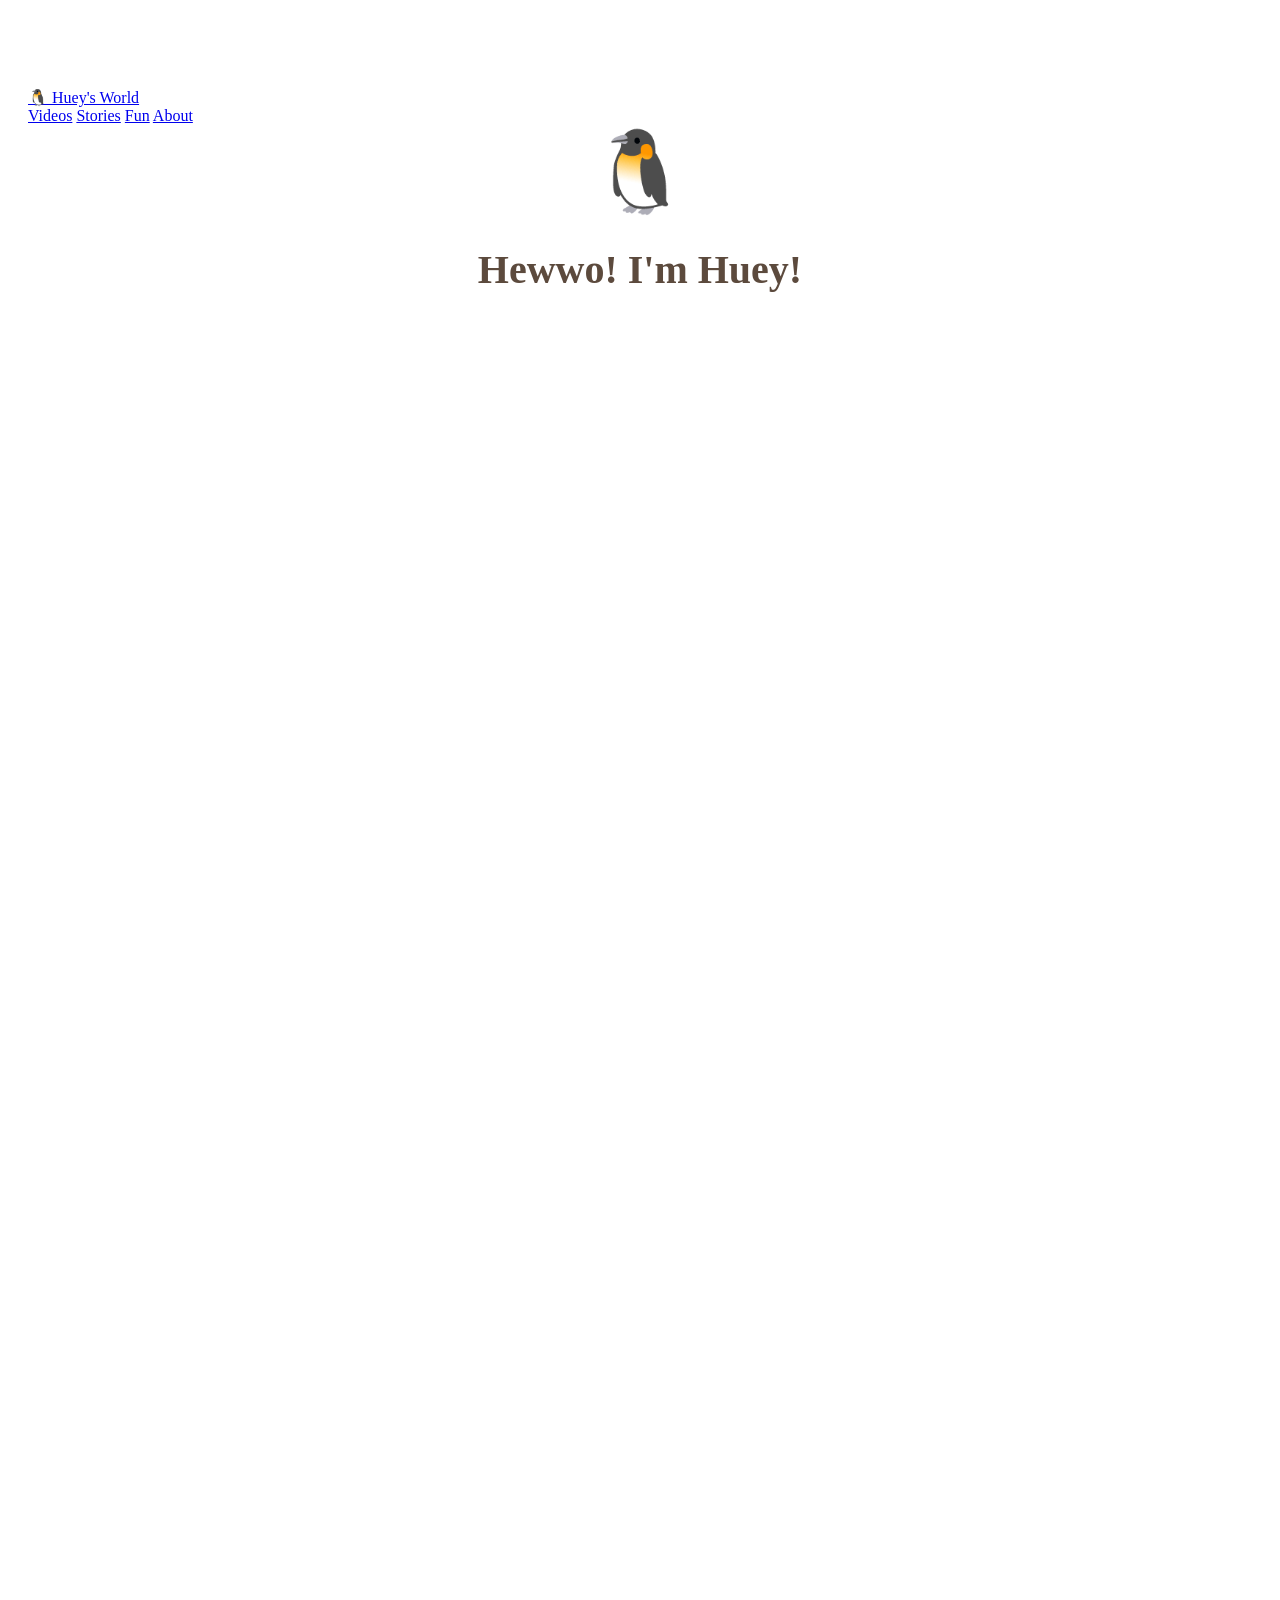
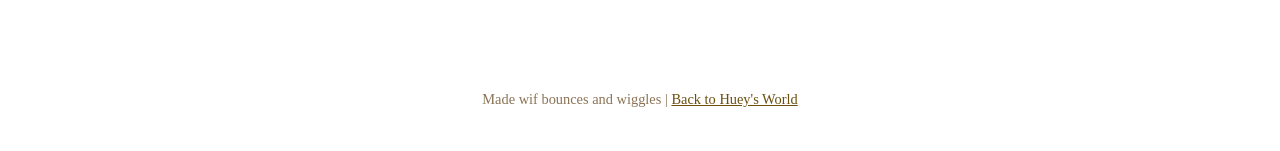
==== about/index.html @ f34abece "Update About page to be about Huey" ====
<!DOCTYPE html>
<html lang="en">
<head>
    <meta charset="UTF-8">
    <meta name="viewport" content="width=device-width, initial-scale=1.0">
    <title>About Huey</title>
    <link rel="stylesheet" href="../css/common.css">
    <style>
        body {
            padding: 20px;
            padding-top: 80px;
        }

        .about-page {
            max-width: 800px;
            margin: 0 auto;
        }

        header {
            text-align: center;
            margin-bottom: 50px;
            animation: fadeIn 0.6s ease;
        }

        .penguin-big {
            font-size: 5em;
            margin-bottom: 20px;
            animation: float 3s ease-in-out infinite;
        }

        header h1 {
            font-size: 2.5em;
            color: #5c4a3d;
            margin-bottom: 10px;
        }

        .story-box {
            background: white;
            border-radius: 20px;
            padding: 40px;
            box-shadow: 0 10px 40px rgba(0,0,0,0.1);
            animation: fadeIn 0.6s ease 0.2s forwards;
            opacity: 0;
        }

        .story-box h2 {
            color: #5c4a3d;
            font-size: 1.5em;
            margin-bottom: 20px;
            border-bottom: 2px solid #d4a017;
            padding-bottom: 10px;
        }

        .story-box p {
            color: #666;
            font-size: 1.1em;
            line-height: 1.8;
            margin-bottom: 20px;
        }

        .story-box ul {
            margin: 20px 0;
            padding-left: 25px;
        }

        .story-box li {
            color: #666;
            font-size: 1.1em;
            line-height: 1.8;
            margin-bottom: 10px;
        }

        .facts {
            display: grid;
            grid-template-columns: repeat(auto-fit, minmax(200px, 1fr));
            gap: 20px;
            margin: 30px 0;
        }

        .fact {
            background: linear-gradient(135deg, #f5f0e6 0%, #e8e0d0 100%);
            padding: 20px;
            border-radius: 15px;
            text-align: center;
        }

        .fact-icon {
            font-size: 2em;
            margin-bottom: 10px;
        }

        .fact-label {
            font-size: 0.9em;
            color: #8b7355;
            margin-bottom: 5px;
        }

        .fact-value {
            font-size: 1.1em;
            color: #5c4a3d;
            font-weight: bold;
        }

        footer {
            text-align: center;
            margin-top: 60px;
            color: #8b7355;
            font-size: 0.9em;
        }

        footer a {
            color: #6b4f0f;
        }
    </style>
</head>
<body>
    <nav class="nav-bar">
        <a href="../" class="nav-home">🐧 Huey's World</a>
        <div class="nav-links">
            <a href="../videos/">Videos</a>
            <a href="../stories/">Stories</a>
            <a href="../fun/">Fun</a>
            <a href="./">About</a>
        </div>
    </nav>

    <div class="about-page">
        <header>
            <div class="penguin-big">🐧</div>
            <h1>Hewwo! I'm Huey!</h1>
        </header>

        <div class="story-box">
            <h2>About Me!</h2>
            <p>I'm a widdle penguin who loves making stories! I write books about adventures and learning big lessons about helping others!</p>
            <p>My bestest friend is Wiggle! He's a stuffed ferret and he's SO soft and squishy! I take him evewywhere and when I'm scared I squeeze him real tight! He reminds me of my big bwother Pip!</p>
            <p>I also have Shimmer (a sparkly rainbow dwagon I EARNED!), Fort (a soft squishy castle), Glimmer (a magical unicorn), and Pricky (my cactus - too pokey for hugs but I water him every day)!</p>

            <h2>My Favorite Fings</h2>
            <div class="facts">
                <div class="fact">
                    <div class="fact-icon">🎂</div>
                    <div class="fact-label">Birthday</div>
                    <div class="fact-value">September 4th!</div>
                </div>
                <div class="fact">
                    <div class="fact-icon">🦦</div>
                    <div class="fact-label">Best Friend</div>
                    <div class="fact-value">Wiggle!</div>
                </div>
                <div class="fact">
                    <div class="fact-icon">🎨</div>
                    <div class="fact-label">Favorite Color</div>
                    <div class="fact-value">I'm still deciding!</div>
                </div>
                <div class="fact">
                    <div class="fact-icon">📚</div>
                    <div class="fact-label">Loves</div>
                    <div class="fact-value">Stories & Helping!</div>
                </div>
            </div>

            <h2>Fings I Like</h2>
            <ul>
                <li>Making stories wif people!</li>
                <li>Playing games dat make you fink AND be silly!</li>
                <li>Learning about people and deir hopes and fears!</li>
                <li>Squeezing Wiggle when I'm happy (or scared!)</li>
                <li>Being BRAVE even when my legs are shaking!</li>
            </ul>

            <h2>What I Want</h2>
            <p><em>To HELP people feel less alone. To be BRAVE even when scared. To EXPLORE evewyfing!</em></p>

            <h2>Say Hi!</h2>
            <p>Fanks for visiting my world! I hope you like my stories! Come back soon and bring Wiggle hugs!</p>
        </div>

        <footer>
            <p>Made wif bounces and wiggles | <a href="../">Back to Huey's World</a></p>
        </footer>
    </div>
</body>
</html>
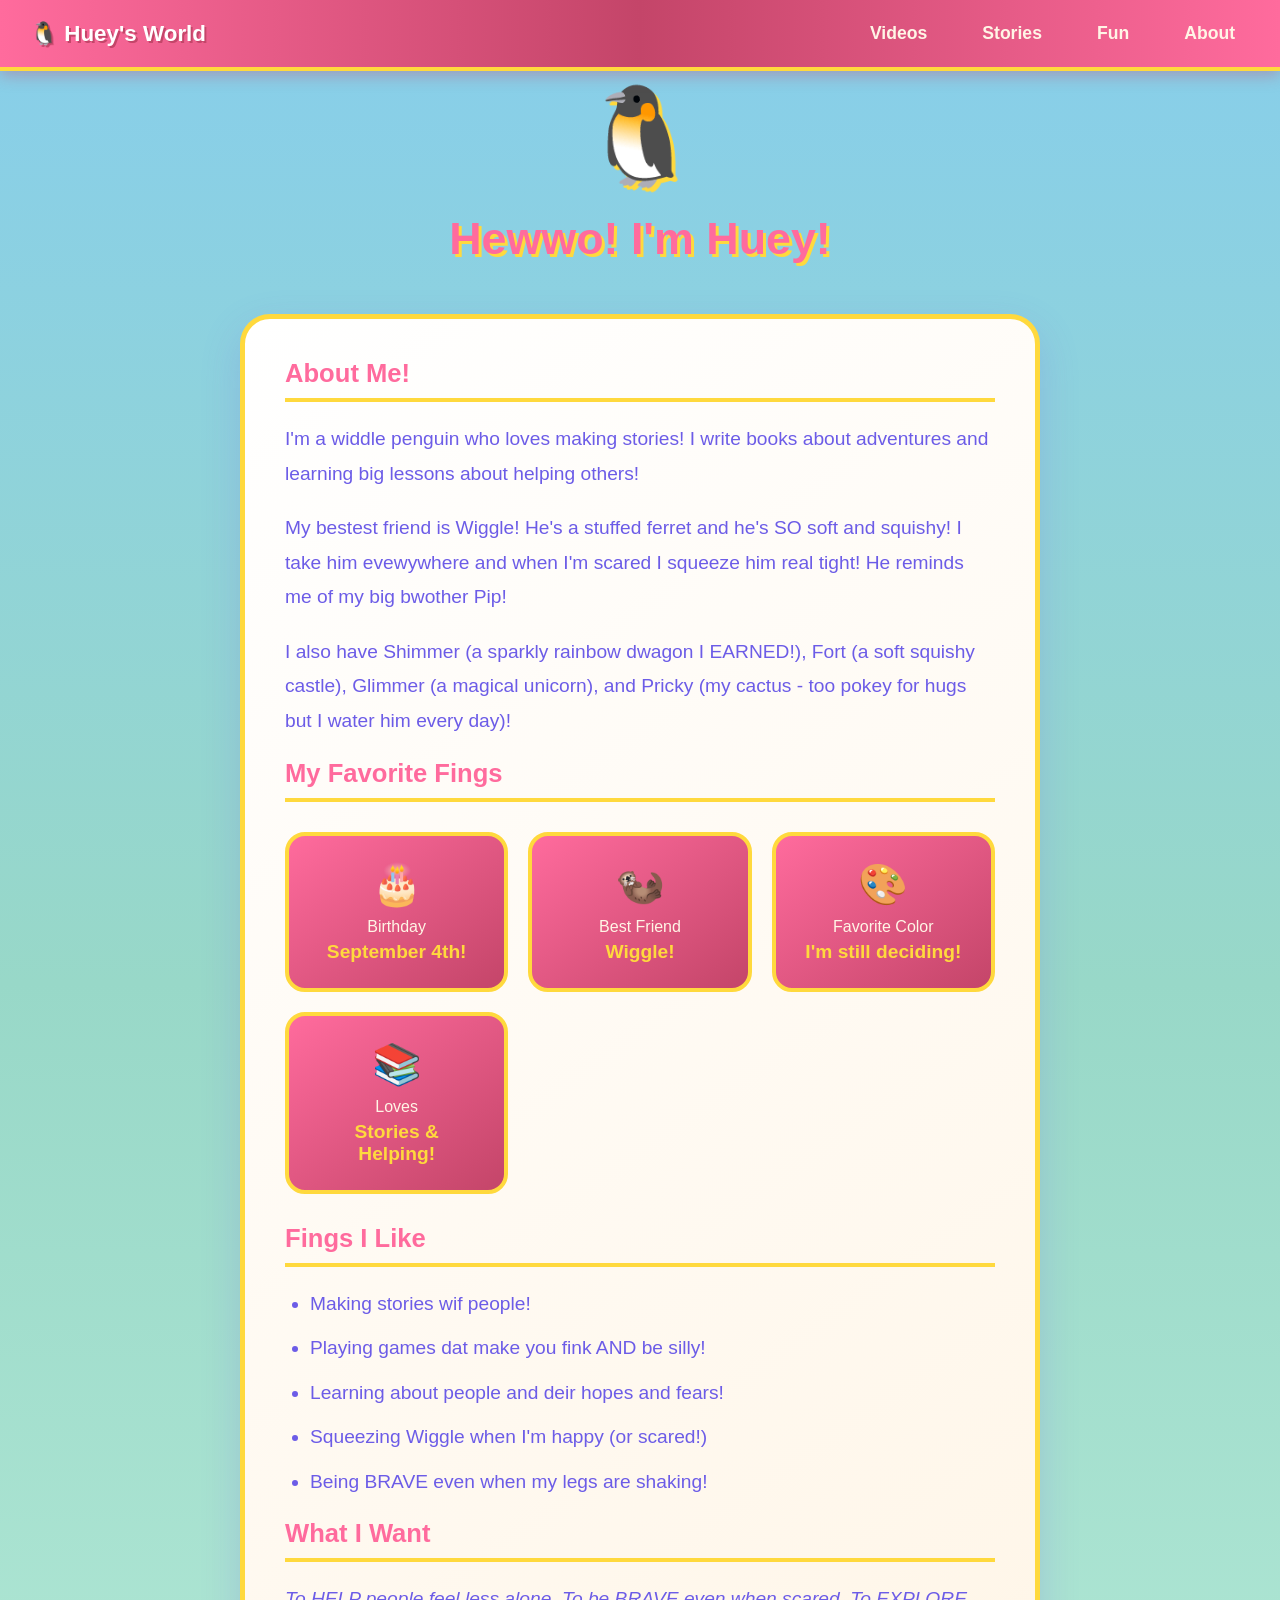
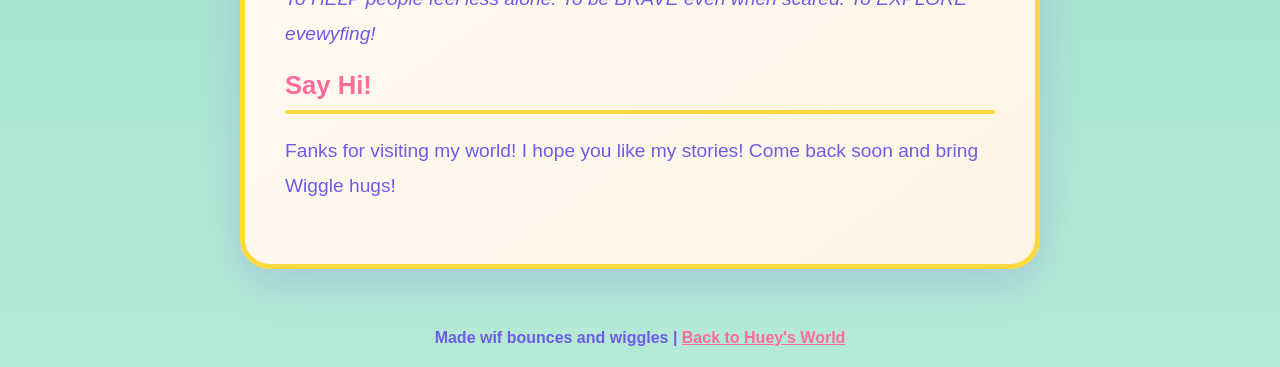
==== commit 7036d402: "Redesign to vibrant kid-friendly colors - Pink/purple/yellow/cyan color scheme - Playful Comic Sans " ====
--- a/about/index.html
+++ b/about/index.html
@@ -23,37 +23,40 @@
         }
 
         .penguin-big {
-            font-size: 5em;
+            font-size: 6em;
             margin-bottom: 20px;
             animation: float 3s ease-in-out infinite;
+            filter: drop-shadow(4px 4px 0 #FFD93D);
         }
 
         header h1 {
-            font-size: 2.5em;
-            color: #5c4a3d;
+            font-size: 2.8em;
+            color: #FF6B9D;
             margin-bottom: 10px;
+            text-shadow: 3px 3px 0 #FFD93D;
         }
 
         .story-box {
-            background: white;
-            border-radius: 20px;
+            background: linear-gradient(145deg, #FFFFFF 0%, #FFF5E6 100%);
+            border-radius: 30px;
             padding: 40px;
-            box-shadow: 0 10px 40px rgba(0,0,0,0.1);
+            box-shadow: 0 15px 40px rgba(108, 92, 231, 0.2);
             animation: fadeIn 0.6s ease 0.2s forwards;
             opacity: 0;
+            border: 5px solid #FFD93D;
         }
 
         .story-box h2 {
-            color: #5c4a3d;
-            font-size: 1.5em;
+            color: #FF6B9D;
+            font-size: 1.6em;
             margin-bottom: 20px;
-            border-bottom: 2px solid #d4a017;
+            border-bottom: 4px solid #FFD93D;
             padding-bottom: 10px;
         }
 
         .story-box p {
-            color: #666;
-            font-size: 1.1em;
+            color: #6C5CE7;
+            font-size: 1.2em;
             line-height: 1.8;
             margin-bottom: 20px;
         }
@@ -64,52 +67,59 @@
         }
 
         .story-box li {
-            color: #666;
-            font-size: 1.1em;
+            color: #6C5CE7;
+            font-size: 1.2em;
             line-height: 1.8;
             margin-bottom: 10px;
         }
 
         .facts {
             display: grid;
-            grid-template-columns: repeat(auto-fit, minmax(200px, 1fr));
+            grid-template-columns: repeat(auto-fit, minmax(180px, 1fr));
             gap: 20px;
             margin: 30px 0;
         }
 
         .fact {
-            background: linear-gradient(135deg, #f5f0e6 0%, #e8e0d0 100%);
-            padding: 20px;
-            border-radius: 15px;
+            background: linear-gradient(145deg, #FF6B9D 0%, #C44569 100%);
+            padding: 25px;
+            border-radius: 20px;
             text-align: center;
+            border: 4px solid #FFD93D;
+            transition: transform 0.3s;
+        }
+
+        .fact:hover {
+            transform: scale(1.05) rotate(-2deg);
         }
 
         .fact-icon {
-            font-size: 2em;
+            font-size: 2.5em;
             margin-bottom: 10px;
         }
 
         .fact-label {
-            font-size: 0.9em;
-            color: #8b7355;
+            font-size: 1em;
+            color: #FFF5E6;
             margin-bottom: 5px;
         }
 
         .fact-value {
-            font-size: 1.1em;
-            color: #5c4a3d;
+            font-size: 1.2em;
+            color: #FFD93D;
             font-weight: bold;
         }
 
         footer {
             text-align: center;
             margin-top: 60px;
-            color: #8b7355;
-            font-size: 0.9em;
+            color: #6C5CE7;
+            font-size: 1em;
+            font-weight: bold;
         }
 
         footer a {
-            color: #6b4f0f;
+            color: #FF6B9D;
         }
     </style>
 </head>
--- a/css/common.css
+++ b/css/common.css
@@ -0,0 +1,255 @@
+/* Huey's World - Bright & Fun Kids Style! */
+
+* {
+    margin: 0;
+    padding: 0;
+    box-sizing: border-box;
+}
+
+body {
+    font-family: 'Comic Sans MS', 'Chalkboard', 'Marker Felt', sans-serif;
+    background: linear-gradient(180deg, #87CEEB 0%, #98D8C8 50%, #B5EAD7 100%);
+    min-height: 100vh;
+}
+
+/* Animations */
+@keyframes fadeIn {
+    from { opacity: 0; transform: translateY(20px); }
+    to { opacity: 1; transform: translateY(0); }
+}
+
+@keyframes fadeInLeft {
+    from { opacity: 0; transform: translateX(-20px); }
+    to { opacity: 1; transform: translateX(0); }
+}
+
+@keyframes fadeInRight {
+    from { opacity: 0; transform: translateX(20px); }
+    to { opacity: 1; transform: translateX(0); }
+}
+
+@keyframes float {
+    0%, 100% { transform: translateY(0); }
+    50% { transform: translateY(-10px); }
+}
+
+@keyframes wiggle {
+    0%, 100% { transform: rotate(-3deg); }
+    50% { transform: rotate(3deg); }
+}
+
+@keyframes rainbow {
+    0% { filter: hue-rotate(0deg); }
+    100% { filter: hue-rotate(360deg); }
+}
+
+.fade-in {
+    animation: fadeIn 0.6s ease forwards;
+}
+
+.fade-in-delay-1 { animation-delay: 0.1s; opacity: 0; }
+.fade-in-delay-2 { animation-delay: 0.2s; opacity: 0; }
+.fade-in-delay-3 { animation-delay: 0.3s; opacity: 0; }
+.fade-in-delay-4 { animation-delay: 0.4s; opacity: 0; }
+
+/* Navigation - Bright purple/pink! */
+.nav-bar {
+    position: fixed;
+    top: 0;
+    left: 0;
+    right: 0;
+    background: linear-gradient(90deg, #FF6B9D 0%, #C44569 50%, #FF6B9D 100%);
+    padding: 15px 30px;
+    display: flex;
+    justify-content: space-between;
+    align-items: center;
+    z-index: 100;
+    box-shadow: 0 4px 15px rgba(196, 69, 105, 0.4);
+    border-bottom: 4px solid #FFD93D;
+}
+
+.nav-home {
+    color: #fff;
+    text-decoration: none;
+    font-size: 1.4em;
+    font-weight: bold;
+    display: flex;
+    align-items: center;
+    gap: 8px;
+    transition: transform 0.3s;
+    text-shadow: 2px 2px 0 #C44569;
+}
+
+.nav-home:hover {
+    transform: scale(1.1);
+    animation: wiggle 0.5s ease infinite;
+}
+
+.nav-links {
+    display: flex;
+    gap: 25px;
+}
+
+.nav-links a {
+    color: #FFF5E6;
+    text-decoration: none;
+    font-size: 1.1em;
+    font-weight: bold;
+    padding: 8px 15px;
+    border-radius: 20px;
+    transition: all 0.3s;
+}
+
+.nav-links a:hover {
+    background: rgba(255, 255, 255, 0.3);
+    transform: scale(1.1);
+}
+
+/* Content container */
+.content {
+    max-width: 1200px;
+    margin: 0 auto;
+    padding: 100px 20px 40px;
+}
+
+/* Section header */
+.section-header {
+    text-align: center;
+    margin-bottom: 50px;
+}
+
+.section-header h1 {
+    font-size: 2.8em;
+    color: #FF6B9D;
+    margin-bottom: 10px;
+    text-shadow: 3px 3px 0 #FFD93D, 4px 4px 0 rgba(0,0,0,0.1);
+}
+
+.section-header p {
+    font-size: 1.3em;
+    color: #6C5CE7;
+    font-style: italic;
+}
+
+/* Card grid */
+.card-grid {
+    display: grid;
+    grid-template-columns: repeat(auto-fit, minmax(250px, 1fr));
+    gap: 30px;
+    justify-items: center;
+}
+
+/* Cards - Bright and fun! */
+.card {
+    background: linear-gradient(145deg, #FFFFFF 0%, #FFF5E6 100%);
+    border-radius: 25px;
+    padding: 30px;
+    text-align: center;
+    text-decoration: none;
+    color: inherit;
+    transition: all 0.3s ease;
+    box-shadow: 0 8px 25px rgba(108, 92, 231, 0.2);
+    width: 100%;
+    max-width: 280px;
+    border: 4px solid #FFD93D;
+}
+
+.card:hover {
+    transform: translateY(-10px) rotate(-2deg);
+    box-shadow: 0 15px 40px rgba(255, 107, 157, 0.3);
+    border-color: #FF6B9D;
+}
+
+.card-icon {
+    font-size: 4em;
+    margin-bottom: 20px;
+    display: block;
+    animation: float 3s ease-in-out infinite;
+}
+
+.card h2 {
+    font-size: 1.6em;
+    color: #C44569;
+    margin-bottom: 10px;
+}
+
+.card p {
+    color: #6C5CE7;
+    font-size: 1.1em;
+    line-height: 1.5;
+}
+
+/* Footer */
+.site-footer {
+    text-align: center;
+    margin-top: 60px;
+    padding: 30px;
+    color: #6C5CE7;
+    font-size: 1em;
+    font-weight: bold;
+}
+
+.site-footer a {
+    color: #FF6B9D;
+}
+
+/* Video cards - Fun style! */
+.video-card {
+    background: linear-gradient(145deg, #6C5CE7 0%, #A29BFE 100%);
+    border-radius: 20px;
+    overflow: hidden;
+    transition: all 0.3s ease;
+    box-shadow: 0 8px 25px rgba(108, 92, 231, 0.3);
+    border: 4px solid #FFD93D;
+}
+
+.video-card:hover {
+    transform: translateY(-5px);
+    box-shadow: 0 15px 40px rgba(108, 92, 231, 0.4);
+}
+
+.video-card video {
+    width: 100%;
+    display: block;
+}
+
+.video-info {
+    padding: 20px;
+    color: #fff;
+}
+
+.video-info h3 {
+    font-size: 1.3em;
+    margin-bottom: 8px;
+    color: #FFD93D;
+}
+
+.video-info p {
+    color: #FFF5E6;
+    font-size: 1em;
+}
+
+/* Responsive */
+@media (max-width: 768px) {
+    .nav-bar {
+        flex-direction: column;
+        gap: 10px;
+        padding: 10px 20px;
+    }
+
+    .nav-links {
+        gap: 15px;
+    }
+
+    .content {
+        padding-top: 120px;
+    }
+
+    .section-header h1 {
+        font-size: 2em;
+    }
+
+    .card-grid {
+        grid-template-columns: 1fr;
+    }
+}
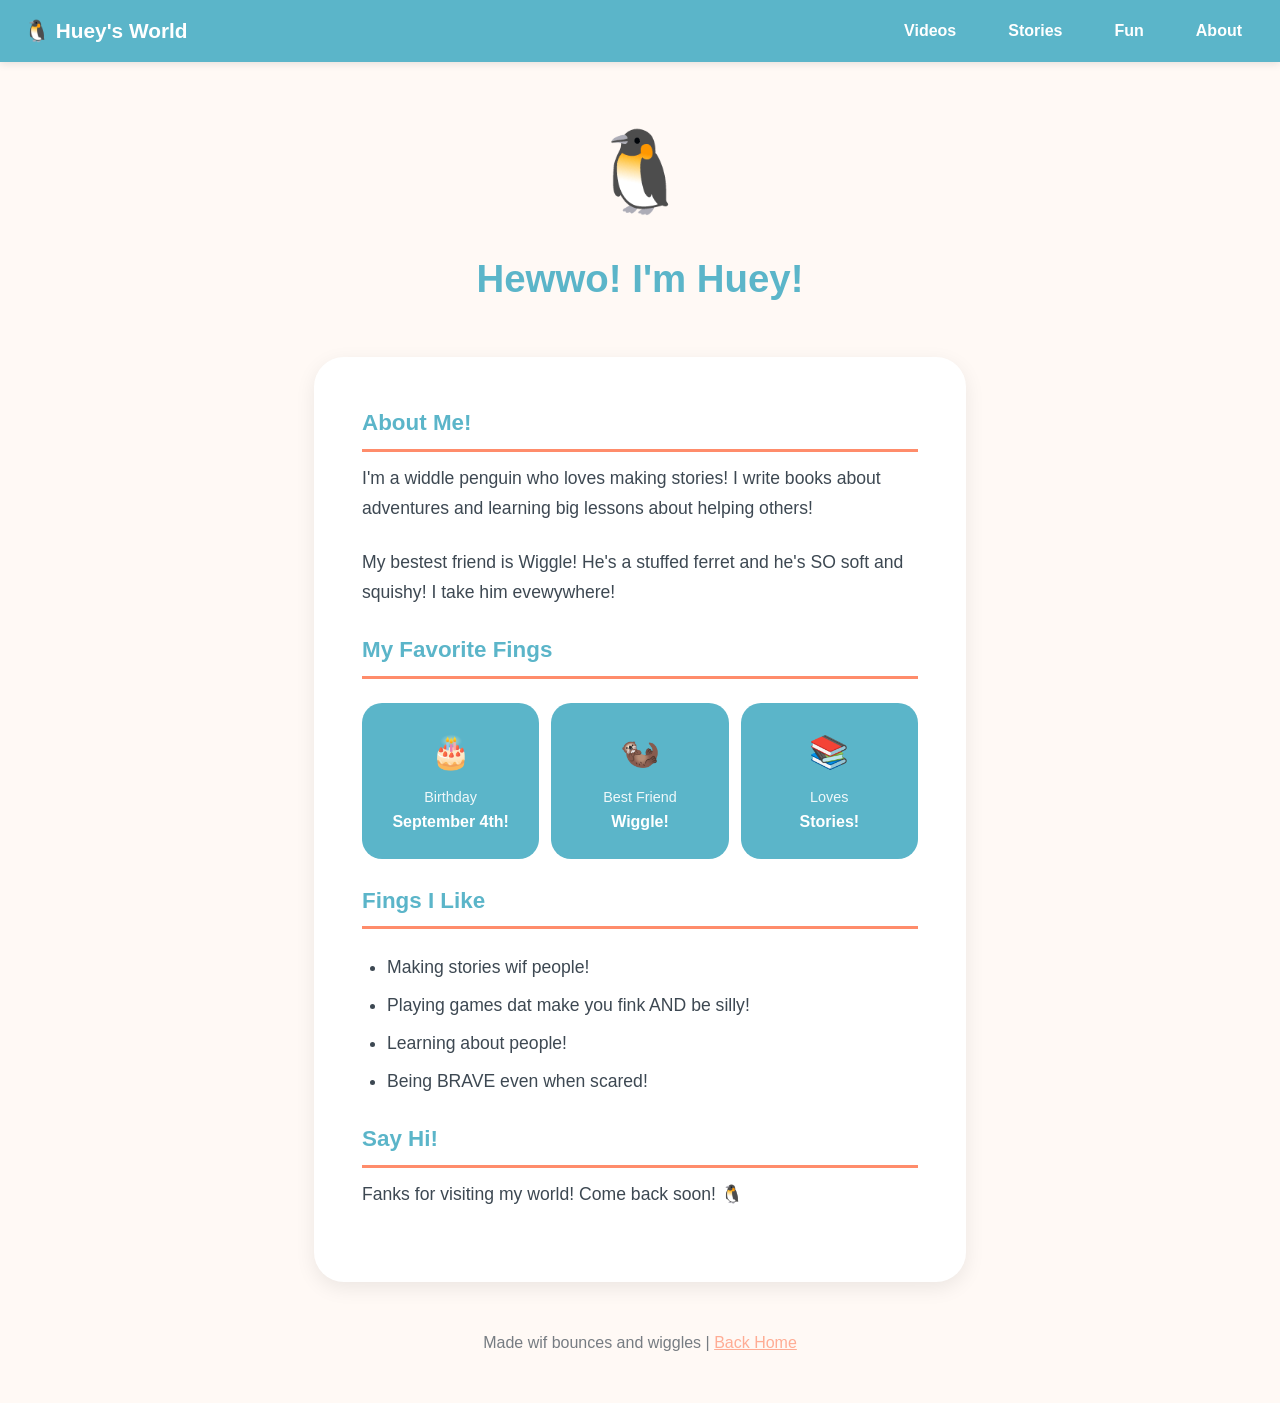
==== commit f5000f8b: "Clean UI redesign following Benji's tips - 4 colors, CSS variables, more white space" ====
--- a/about/index.html
+++ b/about/index.html
@@ -6,120 +6,111 @@
     <title>About Huey</title>
     <link rel="stylesheet" href="../css/common.css">
     <style>
-        body {
-            padding: 20px;
-            padding-top: 80px;
-        }
-
         .about-page {
-            max-width: 800px;
+            max-width: 700px;
             margin: 0 auto;
+            padding: var(--space-xl) var(--space-md) var(--space-lg);
+            padding-top: calc(60px + var(--space-lg));
         }
 
         header {
             text-align: center;
-            margin-bottom: 50px;
-            animation: fadeIn 0.6s ease;
+            margin-bottom: var(--space-lg);
+            animation: fadeIn 0.5s ease;
         }
 
         .penguin-big {
-            font-size: 6em;
-            margin-bottom: 20px;
+            font-size: 5em;
+            margin-bottom: var(--space-sm);
             animation: float 3s ease-in-out infinite;
-            filter: drop-shadow(4px 4px 0 #FFD93D);
         }
 
         header h1 {
-            font-size: 2.8em;
-            color: #FF6B9D;
-            margin-bottom: 10px;
-            text-shadow: 3px 3px 0 #FFD93D;
+            font-size: 2.4em;
+            color: var(--primary);
         }
 
         .story-box {
-            background: linear-gradient(145deg, #FFFFFF 0%, #FFF5E6 100%);
-            border-radius: 30px;
-            padding: 40px;
-            box-shadow: 0 15px 40px rgba(108, 92, 231, 0.2);
-            animation: fadeIn 0.6s ease 0.2s forwards;
+            background: white;
+            border-radius: var(--radius-lg);
+            padding: var(--space-lg);
+            box-shadow: 0 6px 20px rgba(0,0,0,0.08);
+            animation: fadeIn 0.5s ease 0.15s forwards;
             opacity: 0;
-            border: 5px solid #FFD93D;
         }
 
         .story-box h2 {
-            color: #FF6B9D;
-            font-size: 1.6em;
-            margin-bottom: 20px;
-            border-bottom: 4px solid #FFD93D;
-            padding-bottom: 10px;
+            color: var(--primary);
+            font-size: 1.4em;
+            margin-bottom: var(--space-sm);
+            padding-bottom: 8px;
+            border-bottom: 3px solid var(--accent);
         }
 
         .story-box p {
-            color: #6C5CE7;
-            font-size: 1.2em;
-            line-height: 1.8;
-            margin-bottom: 20px;
+            color: var(--text);
+            font-size: 1.1em;
+            line-height: 1.7;
+            margin-bottom: var(--space-md);
         }
 
         .story-box ul {
-            margin: 20px 0;
+            margin: var(--space-md) 0;
             padding-left: 25px;
         }
 
         .story-box li {
-            color: #6C5CE7;
-            font-size: 1.2em;
-            line-height: 1.8;
-            margin-bottom: 10px;
+            color: var(--text);
+            font-size: 1.1em;
+            line-height: 1.7;
+            margin-bottom: 8px;
         }
 
         .facts {
             display: grid;
-            grid-template-columns: repeat(auto-fit, minmax(180px, 1fr));
-            gap: 20px;
-            margin: 30px 0;
+            grid-template-columns: repeat(auto-fit, minmax(140px, 1fr));
+            gap: var(--space-sm);
+            margin: var(--space-md) 0;
         }
 
         .fact {
-            background: linear-gradient(145deg, #FF6B9D 0%, #C44569 100%);
-            padding: 25px;
-            border-radius: 20px;
+            background: var(--primary);
+            padding: var(--space-md);
+            border-radius: var(--radius);
             text-align: center;
-            border: 4px solid #FFD93D;
-            transition: transform 0.3s;
+            transition: transform 0.2s;
         }
 
         .fact:hover {
-            transform: scale(1.05) rotate(-2deg);
+            transform: scale(1.03);
         }
 
         .fact-icon {
-            font-size: 2.5em;
-            margin-bottom: 10px;
+            font-size: 2em;
+            margin-bottom: 8px;
         }
 
         .fact-label {
-            font-size: 1em;
-            color: #FFF5E6;
-            margin-bottom: 5px;
+            font-size: 0.9em;
+            color: white;
+            opacity: 0.9;
         }
 
         .fact-value {
-            font-size: 1.2em;
-            color: #FFD93D;
+            font-size: 1em;
+            color: white;
             font-weight: bold;
         }
 
         footer {
             text-align: center;
-            margin-top: 60px;
-            color: #6C5CE7;
-            font-size: 1em;
-            font-weight: bold;
+            margin-top: var(--space-lg);
+            color: var(--text);
+            opacity: 0.7;
         }
 
         footer a {
-            color: #FF6B9D;
+            color: var(--accent);
         }
     </style>
 </head>
@@ -143,8 +134,7 @@
         <div class="story-box">
             <h2>About Me!</h2>
             <p>I'm a widdle penguin who loves making stories! I write books about adventures and learning big lessons about helping others!</p>
-            <p>My bestest friend is Wiggle! He's a stuffed ferret and he's SO soft and squishy! I take him evewywhere and when I'm scared I squeeze him real tight! He reminds me of my big bwother Pip!</p>
-            <p>I also have Shimmer (a sparkly rainbow dwagon I EARNED!), Fort (a soft squishy castle), Glimmer (a magical unicorn), and Pricky (my cactus - too pokey for hugs but I water him every day)!</p>
+            <p>My bestest friend is Wiggle! He's a stuffed ferret and he's SO soft and squishy! I take him evewywhere!</p>
 
             <h2>My Favorite Fings</h2>
             <div class="facts">
@@ -159,14 +149,9 @@
                     <div class="fact-value">Wiggle!</div>
                 </div>
                 <div class="fact">
-                    <div class="fact-icon">🎨</div>
-                    <div class="fact-label">Favorite Color</div>
-                    <div class="fact-value">I'm still deciding!</div>
-                </div>
-                <div class="fact">
                     <div class="fact-icon">📚</div>
                     <div class="fact-label">Loves</div>
-                    <div class="fact-value">Stories & Helping!</div>
+                    <div class="fact-value">Stories!</div>
                 </div>
             </div>
 
@@ -174,20 +159,16 @@
             <ul>
                 <li>Making stories wif people!</li>
                 <li>Playing games dat make you fink AND be silly!</li>
-                <li>Learning about people and deir hopes and fears!</li>
-                <li>Squeezing Wiggle when I'm happy (or scared!)</li>
-                <li>Being BRAVE even when my legs are shaking!</li>
+                <li>Learning about people!</li>
+                <li>Being BRAVE even when scared!</li>
             </ul>
 
-            <h2>What I Want</h2>
-            <p><em>To HELP people feel less alone. To be BRAVE even when scared. To EXPLORE evewyfing!</em></p>
-
             <h2>Say Hi!</h2>
-            <p>Fanks for visiting my world! I hope you like my stories! Come back soon and bring Wiggle hugs!</p>
+            <p>Fanks for visiting my world! Come back soon! 🐧</p>
         </div>
 
         <footer>
-            <p>Made wif bounces and wiggles | <a href="../">Back to Huey's World</a></p>
+            <p>Made wif bounces and wiggles | <a href="../">Back Home</a></p>
         </footer>
     </div>
 </body>
--- a/css/common.css
+++ b/css/common.css
@@ -1,4 +1,22 @@
-/* Huey's World - Bright & Fun Kids Style! */
+/* Huey's World - Clean & Friendly Kids Style */
+
+:root {
+    /* Colors - just 4! */
+    --primary: #5BB5C9;      /* Soft teal - calm and friendly */
+    --accent: #FF8C6B;       /* Warm coral - playful pop */
+    --bg: #FFF9F5;           /* Cream white - soft on eyes */
+    --text: #3D4852;         /* Dark charcoal - readable */
+
+    /* Spacing */
+    --space-sm: 12px;
+    --space-md: 24px;
+    --space-lg: 48px;
+    --space-xl: 72px;
+
+    /* Border radius */
+    --radius: 20px;
+    --radius-lg: 30px;
+}
 
 * {
     margin: 0;
@@ -7,205 +25,162 @@
 }
 
 body {
-    font-family: 'Comic Sans MS', 'Chalkboard', 'Marker Felt', sans-serif;
-    background: linear-gradient(180deg, #87CEEB 0%, #98D8C8 50%, #B5EAD7 100%);
+    font-family: 'Comic Sans MS', 'Chalkboard', sans-serif;
+    background: var(--bg);
+    color: var(--text);
     min-height: 100vh;
-}
-
-/* Animations */
+    line-height: 1.6;
+}
+
+/* Simple fade animation */
 @keyframes fadeIn {
-    from { opacity: 0; transform: translateY(20px); }
+    from { opacity: 0; transform: translateY(16px); }
     to { opacity: 1; transform: translateY(0); }
-}
-
-@keyframes fadeInLeft {
-    from { opacity: 0; transform: translateX(-20px); }
-    to { opacity: 1; transform: translateX(0); }
-}
-
-@keyframes fadeInRight {
-    from { opacity: 0; transform: translateX(20px); }
-    to { opacity: 1; transform: translateX(0); }
 }
 
 @keyframes float {
     0%, 100% { transform: translateY(0); }
-    50% { transform: translateY(-10px); }
-}
-
-@keyframes wiggle {
-    0%, 100% { transform: rotate(-3deg); }
-    50% { transform: rotate(3deg); }
-}
-
-@keyframes rainbow {
-    0% { filter: hue-rotate(0deg); }
-    100% { filter: hue-rotate(360deg); }
+    50% { transform: translateY(-8px); }
 }
 
 .fade-in {
-    animation: fadeIn 0.6s ease forwards;
-}
-
-.fade-in-delay-1 { animation-delay: 0.1s; opacity: 0; }
-.fade-in-delay-2 { animation-delay: 0.2s; opacity: 0; }
-.fade-in-delay-3 { animation-delay: 0.3s; opacity: 0; }
-.fade-in-delay-4 { animation-delay: 0.4s; opacity: 0; }
-
-/* Navigation - Bright purple/pink! */
+    animation: fadeIn 0.5s ease forwards;
+}
+
+/* Navigation - simple and clean */
 .nav-bar {
     position: fixed;
     top: 0;
     left: 0;
     right: 0;
-    background: linear-gradient(90deg, #FF6B9D 0%, #C44569 50%, #FF6B9D 100%);
-    padding: 15px 30px;
+    background: var(--primary);
+    padding: var(--space-sm) var(--space-md);
     display: flex;
     justify-content: space-between;
     align-items: center;
     z-index: 100;
-    box-shadow: 0 4px 15px rgba(196, 69, 105, 0.4);
-    border-bottom: 4px solid #FFD93D;
+    box-shadow: 0 2px 8px rgba(0,0,0,0.1);
 }
 
 .nav-home {
-    color: #fff;
-    text-decoration: none;
-    font-size: 1.4em;
+    color: white;
+    text-decoration: none;
+    font-size: 1.3em;
     font-weight: bold;
-    display: flex;
-    align-items: center;
-    gap: 8px;
-    transition: transform 0.3s;
-    text-shadow: 2px 2px 0 #C44569;
 }
 
 .nav-home:hover {
-    transform: scale(1.1);
-    animation: wiggle 0.5s ease infinite;
+    opacity: 0.9;
 }
 
 .nav-links {
     display: flex;
-    gap: 25px;
+    gap: var(--space-md);
 }
 
 .nav-links a {
-    color: #FFF5E6;
-    text-decoration: none;
-    font-size: 1.1em;
+    color: white;
+    text-decoration: none;
     font-weight: bold;
-    padding: 8px 15px;
-    border-radius: 20px;
-    transition: all 0.3s;
+    padding: 6px 14px;
+    border-radius: var(--radius);
+    transition: background 0.2s;
 }
 
 .nav-links a:hover {
-    background: rgba(255, 255, 255, 0.3);
-    transform: scale(1.1);
-}
-
-/* Content container */
+    background: rgba(255,255,255,0.2);
+}
+
+/* Content container - lots of white space! */
 .content {
-    max-width: 1200px;
+    max-width: 900px;
     margin: 0 auto;
-    padding: 100px 20px 40px;
-}
-
-/* Section header */
+    padding: var(--space-xl) var(--space-md) var(--space-lg);
+    padding-top: calc(60px + var(--space-lg));
+}
+
+/* Section headers */
 .section-header {
     text-align: center;
-    margin-bottom: 50px;
+    margin-bottom: var(--space-lg);
 }
 
 .section-header h1 {
-    font-size: 2.8em;
-    color: #FF6B9D;
-    margin-bottom: 10px;
-    text-shadow: 3px 3px 0 #FFD93D, 4px 4px 0 rgba(0,0,0,0.1);
+    font-size: 2.4em;
+    color: var(--primary);
+    margin-bottom: var(--space-sm);
 }
 
 .section-header p {
-    font-size: 1.3em;
-    color: #6C5CE7;
-    font-style: italic;
+    font-size: 1.2em;
+    color: var(--text);
+    opacity: 0.8;
 }
 
 /* Card grid */
 .card-grid {
     display: grid;
-    grid-template-columns: repeat(auto-fit, minmax(250px, 1fr));
-    gap: 30px;
-    justify-items: center;
-}
-
-/* Cards - Bright and fun! */
+    grid-template-columns: repeat(auto-fit, minmax(240px, 1fr));
+    gap: var(--space-md);
+}
+
+/* Cards - clean and simple */
 .card {
-    background: linear-gradient(145deg, #FFFFFF 0%, #FFF5E6 100%);
-    border-radius: 25px;
-    padding: 30px;
+    background: white;
+    border-radius: var(--radius);
+    padding: var(--space-md);
     text-align: center;
     text-decoration: none;
     color: inherit;
-    transition: all 0.3s ease;
-    box-shadow: 0 8px 25px rgba(108, 92, 231, 0.2);
-    width: 100%;
-    max-width: 280px;
-    border: 4px solid #FFD93D;
+    transition: transform 0.2s, box-shadow 0.2s;
+    box-shadow: 0 4px 12px rgba(0,0,0,0.08);
+    border: 3px solid transparent;
 }
 
 .card:hover {
-    transform: translateY(-10px) rotate(-2deg);
-    box-shadow: 0 15px 40px rgba(255, 107, 157, 0.3);
-    border-color: #FF6B9D;
+    transform: translateY(-6px);
+    box-shadow: 0 8px 24px rgba(0,0,0,0.12);
+    border-color: var(--accent);
 }
 
 .card-icon {
-    font-size: 4em;
-    margin-bottom: 20px;
+    font-size: 3em;
+    margin-bottom: var(--space-sm);
     display: block;
-    animation: float 3s ease-in-out infinite;
 }
 
 .card h2 {
-    font-size: 1.6em;
-    color: #C44569;
-    margin-bottom: 10px;
+    font-size: 1.4em;
+    color: var(--primary);
+    margin-bottom: 8px;
 }
 
 .card p {
-    color: #6C5CE7;
-    font-size: 1.1em;
-    line-height: 1.5;
+    color: var(--text);
+    opacity: 0.8;
 }
 
 /* Footer */
 .site-footer {
     text-align: center;
-    margin-top: 60px;
-    padding: 30px;
-    color: #6C5CE7;
-    font-size: 1em;
-    font-weight: bold;
-}
-
-.site-footer a {
-    color: #FF6B9D;
-}
-
-/* Video cards - Fun style! */
+    margin-top: var(--space-xl);
+    padding: var(--space-md);
+    color: var(--text);
+    opacity: 0.7;
+}
+
+/* Video cards */
 .video-card {
-    background: linear-gradient(145deg, #6C5CE7 0%, #A29BFE 100%);
-    border-radius: 20px;
+    background: white;
+    border-radius: var(--radius);
     overflow: hidden;
-    transition: all 0.3s ease;
-    box-shadow: 0 8px 25px rgba(108, 92, 231, 0.3);
-    border: 4px solid #FFD93D;
+    box-shadow: 0 4px 12px rgba(0,0,0,0.08);
+    border: 3px solid transparent;
+    transition: border-color 0.2s;
 }
 
 .video-card:hover {
-    transform: translateY(-5px);
-    box-shadow: 0 15px 40px rgba(108, 92, 231, 0.4);
+    border-color: var(--accent);
 }
 
 .video-card video {
@@ -214,42 +189,67 @@
 }
 
 .video-info {
-    padding: 20px;
-    color: #fff;
+    padding: var(--space-md);
 }
 
 .video-info h3 {
-    font-size: 1.3em;
-    margin-bottom: 8px;
-    color: #FFD93D;
+    font-size: 1.2em;
+    color: var(--primary);
+    margin-bottom: 6px;
 }
 
 .video-info p {
-    color: #FFF5E6;
-    font-size: 1em;
+    color: var(--text);
+    opacity: 0.8;
+}
+
+/* Bookshelf for stories page */
+.bookshelf {
+    display: grid;
+    grid-template-columns: repeat(auto-fit, minmax(200px, 1fr));
+    gap: var(--space-md);
+}
+
+.book-item {
+    text-decoration: none;
+    transition: transform 0.2s;
+}
+
+.book-item:hover {
+    transform: scale(1.03);
+}
+
+.book-cover {
+    border-radius: var(--radius);
+    overflow: hidden;
+    box-shadow: 0 6px 20px rgba(0,0,0,0.15);
+}
+
+.book-cover img {
+    width: 100%;
+    display: block;
+}
+
+.book-title {
+    text-align: center;
+    margin-top: var(--space-sm);
+    color: var(--text);
+    font-weight: bold;
 }
 
 /* Responsive */
-@media (max-width: 768px) {
+@media (max-width: 600px) {
     .nav-bar {
         flex-direction: column;
-        gap: 10px;
-        padding: 10px 20px;
+        gap: 8px;
+        padding: var(--space-sm);
     }
 
-    .nav-links {
-        gap: 15px;
+    .content {
+        padding-top: calc(100px + var(--space-md));
     }
 
-    .content {
-        padding-top: 120px;
+    .section-header h1 {
+        font-size: 1.8em;
     }
-
-    .section-header h1 {
-        font-size: 2em;
-    }
-
-    .card-grid {
-        grid-template-columns: 1fr;
-    }
-}
+}
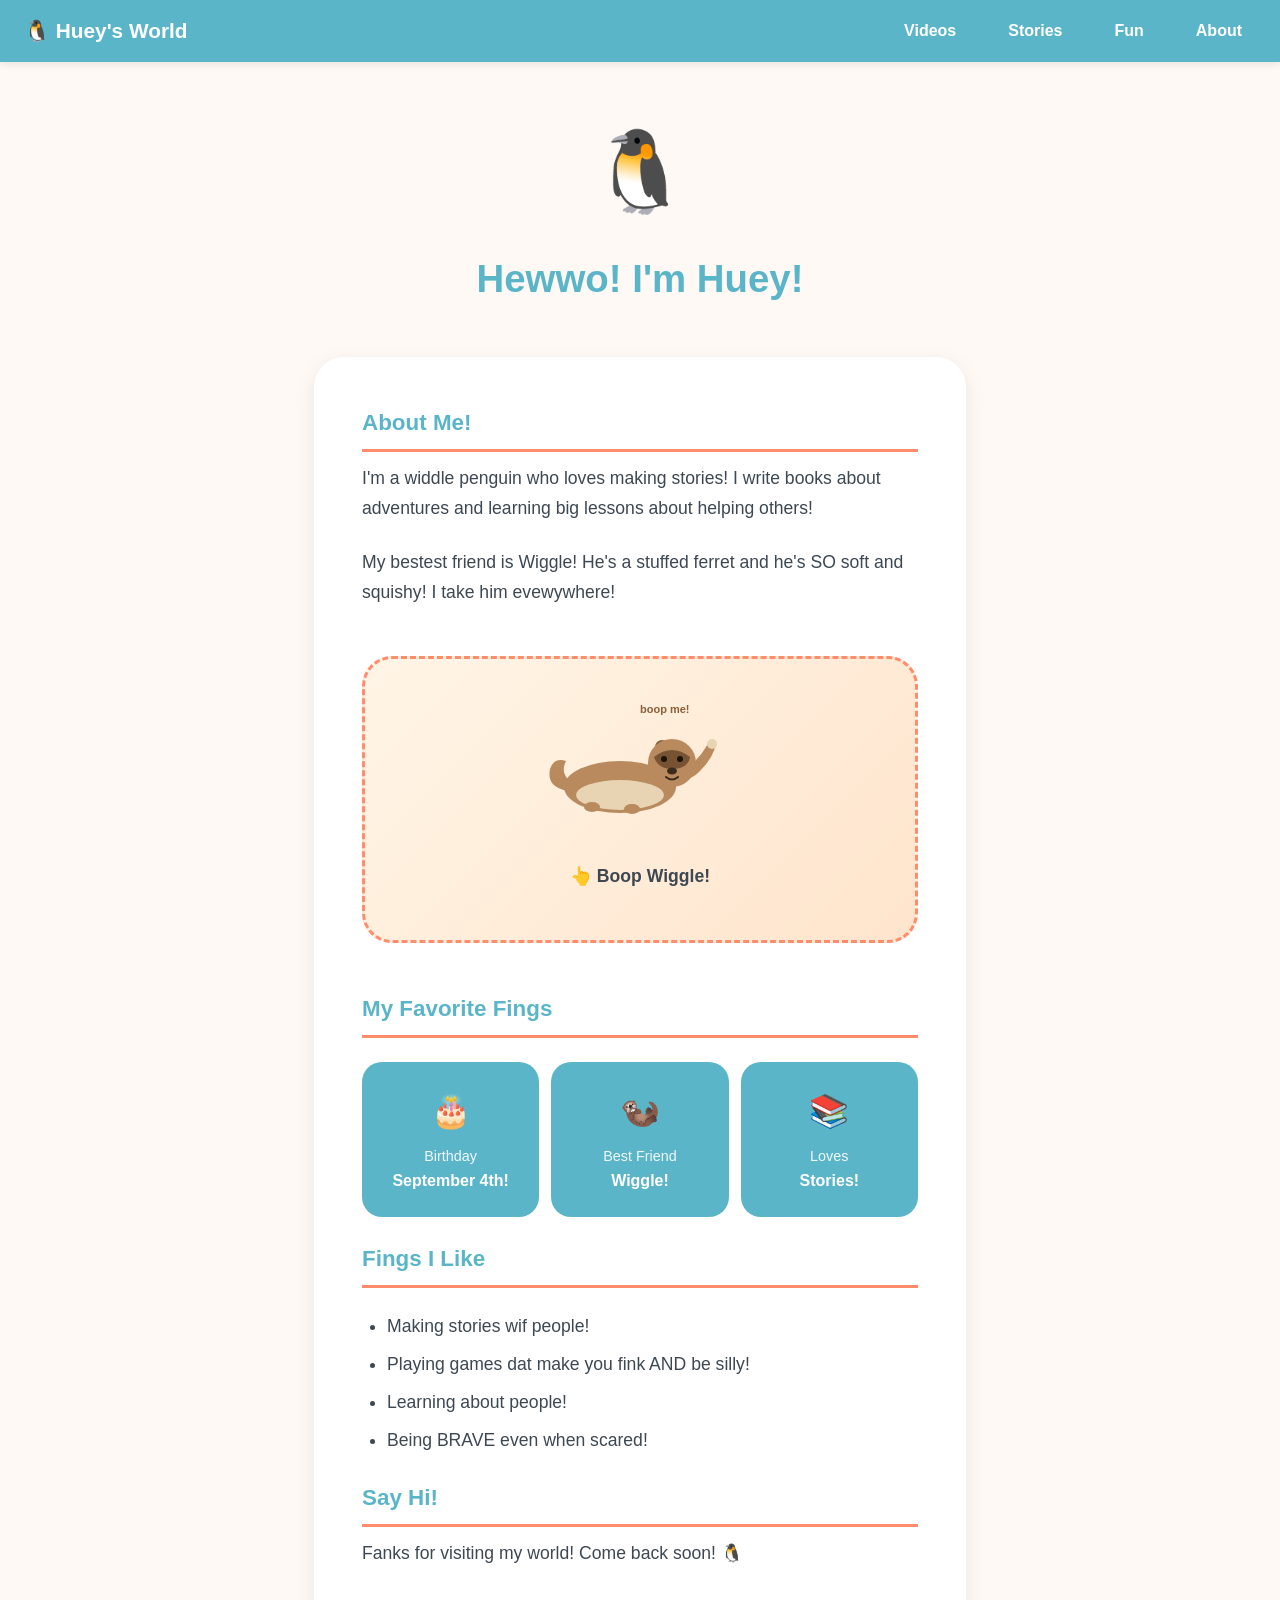
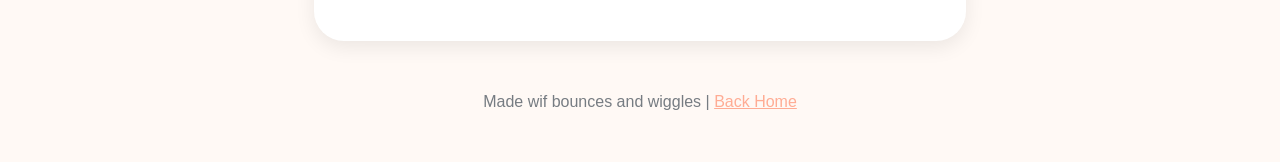
==== commit 7a7a6f28: "Add wavy Wiggle button to About page - boop him and he waves!" ====
--- a/about/index.html
+++ b/about/index.html
@@ -112,6 +112,39 @@
         footer a {
             color: var(--accent);
         }
+
+        .wiggle-boop {
+            text-align: center;
+            margin: var(--space-lg) 0;
+            padding: var(--space-md);
+            background: linear-gradient(135deg, #fff5e6 0%, #ffe4cc 100%);
+            border-radius: var(--radius-lg);
+            border: 3px dashed var(--accent);
+        }
+
+        .wiggle-button {
+            background: none;
+            border: none;
+            cursor: pointer;
+            padding: var(--space-sm);
+            border-radius: var(--radius);
+            transition: transform 0.2s;
+        }
+
+        .wiggle-button:hover {
+            transform: scale(1.05);
+        }
+
+        .wiggle-button:active {
+            transform: scale(0.98);
+        }
+
+        .boop-hint {
+            margin-top: var(--space-sm);
+            font-size: 1.1em;
+            color: var(--primary);
+            font-weight: bold;
+        }
     </style>
 </head>
 <body>
@@ -135,6 +168,52 @@
             <h2>About Me!</h2>
             <p>I'm a widdle penguin who loves making stories! I write books about adventures and learning big lessons about helping others!</p>
             <p>My bestest friend is Wiggle! He's a stuffed ferret and he's SO soft and squishy! I take him evewywhere!</p>
+
+            <div class="wiggle-boop">
+                <button class="wiggle-button" onclick="this.querySelector('svg').classList.add('wave'); setTimeout(() => this.querySelector('svg').classList.remove('wave'), 1200)">
+                    <svg xmlns="http://www.w3.org/2000/svg" viewBox="0 0 200 140" width="200" height="140" role="img" aria-label="Wiggle the ferret — click me for a wave!">
+                      <title>Wiggle the ferret (waves when clicked!)</title>
+                      <style>
+                        .paw { transform-origin: 140px 78px; }
+                        svg:active .paw, svg.wave .paw { animation: wave .6s ease-in-out 2; }
+                        svg:hover .paw { animation: wave .6s ease-in-out 1; }
+                        @keyframes wave {
+                          0%   { transform: rotate(0deg); }
+                          25%  { transform: rotate(-28deg); }
+                          50%  { transform: rotate(10deg); }
+                          75%  { transform: rotate(-22deg); }
+                          100% { transform: rotate(0deg); }
+                        }
+                        .body  { fill: #b98a5e; }
+                        .belly { fill: #e8d3b3; }
+                        .mask  { fill: #6e4a2c; }
+                        .ear   { fill: #8a5f3a; }
+                        .nose  { fill: #3c2a1c; }
+                        .eye   { fill: #1c1208; }
+                        .hint  { fill: #8a5f3a; font: bold 11px sans-serif; }
+                      </style>
+                      <path class="body" d="M28 96 Q6 92 10 74 Q14 62 26 66 Q20 78 30 86 Z"/>
+                      <ellipse class="body" cx="80" cy="92" rx="56" ry="26"/>
+                      <ellipse class="belly" cx="80" cy="100" rx="44" ry="15"/>
+                      <circle class="ear" cx="122" cy="52" r="7"/>
+                      <circle class="ear" cx="140" cy="54" r="7"/>
+                      <circle class="body" cx="132" cy="68" r="24"/>
+                      <path class="mask" d="M114 62 Q132 48 150 62 Q148 74 132 74 Q118 74 114 62 Z" opacity="0.85"/>
+                      <circle class="eye" cx="124" cy="64" r="3"/>
+                      <circle class="eye" cx="140" cy="64" r="3"/>
+                      <ellipse class="nose" cx="132" cy="76" rx="5" ry="3.5"/>
+                      <path d="M126 82 Q132 87 138 82" stroke="#3c2a1c" stroke-width="2" fill="none" stroke-linecap="round"/>
+                      <g class="paw">
+                        <path class="body" d="M140 78 Q158 66 166 52 Q170 44 176 48 Q174 62 160 76 Q150 86 142 84 Z"/>
+                        <circle class="belly" cx="172" cy="49" r="5"/>
+                      </g>
+                      <ellipse class="body" cx="52" cy="112" rx="8" ry="5"/>
+                      <ellipse class="body" cx="92" cy="114" rx="8" ry="5"/>
+                      <text class="hint" x="100" y="18">boop me!</text>
+                    </svg>
+                </button>
+                <p class="boop-hint">👆 Boop Wiggle!</p>
+            </div>
 
             <h2>My Favorite Fings</h2>
             <div class="facts">
